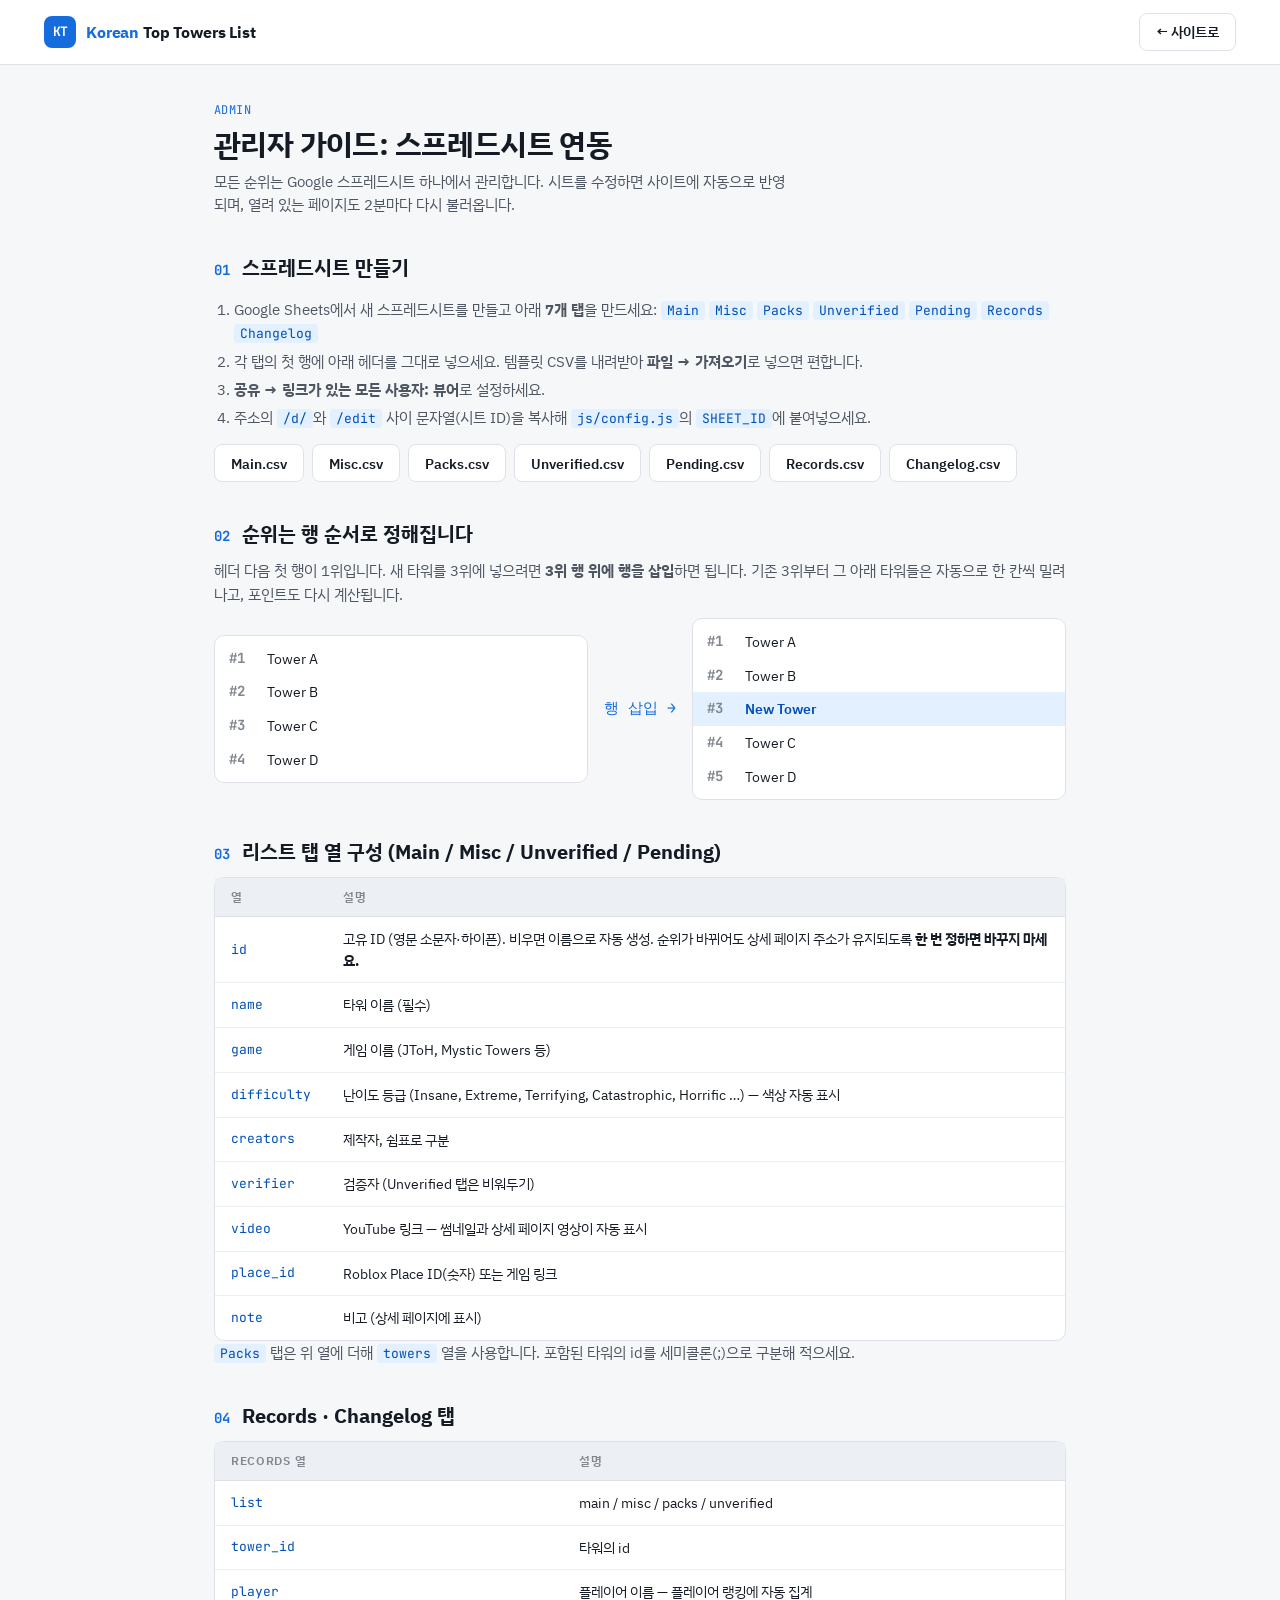
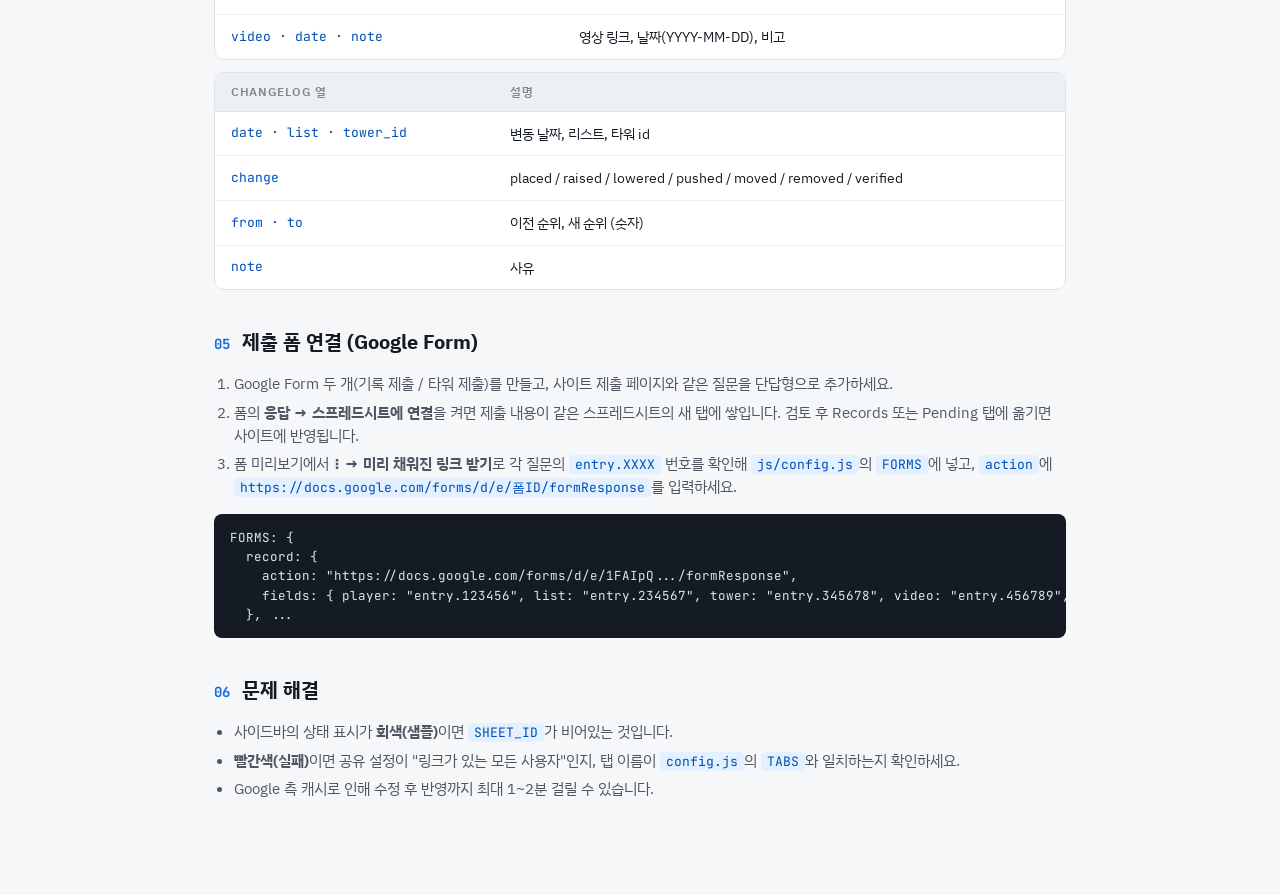
==== 관리자 가이드.html @ 9f3c5fb7 "Add files via upload" ====
<!doctype html>
<html lang="ko">
<head>
<meta charset="utf-8">
<meta name="viewport" content="width=device-width, initial-scale=1">
<title>관리자 가이드 — Korean Top Towers List</title>
<link rel="stylesheet" href="css/style.css">
<style>
  .doc { max-width: 900px; margin: 0 auto; padding: 36px 24px 80px; }
  .doc h2 { font-size: 20px; margin: 36px 0 10px; display: flex; gap: 12px; align-items: baseline; }
  .doc h2 span { font-family: var(--mono); color: var(--blue); font-size: 14px; }
  .doc p, .doc li { color: var(--ink-2); }
  .doc ol, .doc ul { padding-left: 20px; }
  .doc li { margin: 5px 0; }
  .doc code { font-family: var(--mono); font-size: 13px; background: var(--blue-l); color: var(--blue-d); padding: 1px 6px; border-radius: 4px; }
  .doc pre { font-family: var(--mono); font-size: 12.5px; background: oklch(0.22 0.02 258); color: oklch(0.92 0.01 258); padding: 14px 16px; border-radius: 8px; overflow: auto; }
  .doc table.t td:first-child { font-family: var(--mono); font-size: 13px; color: var(--blue-d); white-space: nowrap; }
  .shift { display: grid; grid-template-columns: 1fr auto 1fr; gap: 16px; align-items: center; margin-top: 12px; }
  .shift .card { padding: 6px 0; font-size: 14px; }
  .shift .r { display: flex; gap: 10px; padding: 6px 14px; }
  .shift .r b { font-family: var(--mono); color: var(--ink-3); width: 28px; }
  .shift .r.new { background: var(--blue-l); color: var(--blue-d); font-weight: 600; }
  .shift .arrow { font-family: var(--mono); color: var(--blue); }
  .dl { display: flex; flex-wrap: wrap; gap: 8px; margin-top: 12px; }
</style>
</head>
<body>
<header class="hdr"><div class="hdr-top"><a class="brand" href="index.html"><span class="brand-mark">KT</span><span class="brand-name"><b>Korean</b> Top Towers List</span></a><a class="btn ghost" href="index.html" style="margin-left:auto">← 사이트로</a></div></header>
<div class="doc" data-screen-label="Admin Guide">
  <div class="phead"><div class="eyebrow">Admin</div><h1>관리자 가이드: 스프레드시트 연동</h1><p>모든 순위는 Google 스프레드시트 하나에서 관리합니다. 시트를 수정하면 사이트에 자동으로 반영되며, 열려 있는 페이지도 2분마다 다시 불러옵니다.</p></div>

  <h2><span>01</span>스프레드시트 만들기</h2>
  <ol>
    <li>Google Sheets에서 새 스프레드시트를 만들고 아래 <b>7개 탭</b>을 만드세요: <code>Main</code> <code>Misc</code> <code>Packs</code> <code>Unverified</code> <code>Pending</code> <code>Records</code> <code>Changelog</code></li>
    <li>각 탭의 첫 행에 아래 헤더를 그대로 넣으세요. 템플릿 CSV를 내려받아 <b>파일 → 가져오기</b>로 넣으면 편합니다.</li>
    <li><b>공유 → 링크가 있는 모든 사용자: 뷰어</b>로 설정하세요.</li>
    <li>주소의 <code>/d/</code>와 <code>/edit</code> 사이 문자열(시트 ID)을 복사해 <code>js/config.js</code>의 <code>SHEET_ID</code>에 붙여넣으세요.</li>
  </ol>
  <div class="dl" id="dl"></div>

  <h2><span>02</span>순위는 행 순서로 정해집니다</h2>
  <p>헤더 다음 첫 행이 1위입니다. 새 타워를 3위에 넣으려면 <b>3위 행 위에 행을 삽입</b>하면 됩니다. 기존 3위부터 그 아래 타워들은 자동으로 한 칸씩 밀려나고, 포인트도 다시 계산됩니다.</p>
  <div class="shift">
    <div class="card"><div class="r"><b>#1</b>Tower A</div><div class="r"><b>#2</b>Tower B</div><div class="r"><b>#3</b>Tower C</div><div class="r"><b>#4</b>Tower D</div></div>
    <div class="arrow">행 삽입 →</div>
    <div class="card"><div class="r"><b>#1</b>Tower A</div><div class="r"><b>#2</b>Tower B</div><div class="r new"><b>#3</b>New Tower</div><div class="r"><b>#4</b>Tower C</div><div class="r"><b>#5</b>Tower D</div></div>
  </div>

  <h2><span>03</span>리스트 탭 열 구성 (Main / Misc / Unverified / Pending)</h2>
  <div class="card"><table class="t"><thead><tr><th>열</th><th>설명</th></tr></thead><tbody>
    <tr><td>id</td><td>고유 ID (영문 소문자·하이픈). 비우면 이름으로 자동 생성. 순위가 바뀌어도 상세 페이지 주소가 유지되도록 <b>한 번 정하면 바꾸지 마세요.</b></td></tr>
    <tr><td>name</td><td>타워 이름 (필수)</td></tr>
    <tr><td>game</td><td>게임 이름 (JToH, Mystic Towers 등)</td></tr>
    <tr><td>difficulty</td><td>난이도 등급 (Insane, Extreme, Terrifying, Catastrophic, Horrific …) — 색상 자동 표시</td></tr>
    <tr><td>creators</td><td>제작자, 쉼표로 구분</td></tr>
    <tr><td>verifier</td><td>검증자 (Unverified 탭은 비워두기)</td></tr>
    <tr><td>video</td><td>YouTube 링크 — 썸네일과 상세 페이지 영상이 자동 표시</td></tr>
    <tr><td>place_id</td><td>Roblox Place ID(숫자) 또는 게임 링크</td></tr>
    <tr><td>note</td><td>비고 (상세 페이지에 표시)</td></tr>
  </tbody></table></div>
  <p><code>Packs</code> 탭은 위 열에 더해 <code>towers</code> 열을 사용합니다. 포함된 타워의 id를 세미콜론(;)으로 구분해 적으세요.</p>

  <h2><span>04</span>Records · Changelog 탭</h2>
  <div class="card"><table class="t"><thead><tr><th>Records 열</th><th>설명</th></tr></thead><tbody>
    <tr><td>list</td><td>main / misc / packs / unverified</td></tr>
    <tr><td>tower_id</td><td>타워의 id</td></tr>
    <tr><td>player</td><td>플레이어 이름 — 플레이어 랭킹에 자동 집계</td></tr>
    <tr><td>video · date · note</td><td>영상 링크, 날짜(YYYY-MM-DD), 비고</td></tr>
  </tbody></table></div>
  <div class="card" style="margin-top:12px"><table class="t"><thead><tr><th>Changelog 열</th><th>설명</th></tr></thead><tbody>
    <tr><td>date · list · tower_id</td><td>변동 날짜, 리스트, 타워 id</td></tr>
    <tr><td>change</td><td>placed / raised / lowered / pushed / moved / removed / verified</td></tr>
    <tr><td>from · to</td><td>이전 순위, 새 순위 (숫자)</td></tr>
    <tr><td>note</td><td>사유</td></tr>
  </tbody></table></div>

  <h2><span>05</span>제출 폼 연결 (Google Form)</h2>
  <ol>
    <li>Google Form 두 개(기록 제출 / 타워 제출)를 만들고, 사이트 제출 페이지와 같은 질문을 단답형으로 추가하세요.</li>
    <li>폼의 <b>응답 → 스프레드시트에 연결</b>을 켜면 제출 내용이 같은 스프레드시트의 새 탭에 쌓입니다. 검토 후 Records 또는 Pending 탭에 옮기면 사이트에 반영됩니다.</li>
    <li>폼 미리보기에서 <b>⋮ → 미리 채워진 링크 받기</b>로 각 질문의 <code>entry.XXXX</code> 번호를 확인해 <code>js/config.js</code>의 <code>FORMS</code>에 넣고, <code>action</code>에 <code>https://docs.google.com/forms/d/e/폼ID/formResponse</code>를 입력하세요.</li>
  </ol>
  <pre>FORMS: {
  record: {
    action: "https://docs.google.com/forms/d/e/1FAIpQ.../formResponse",
    fields: { player: "entry.123456", list: "entry.234567", tower: "entry.345678", video: "entry.456789", raw: "entry.567890", note: "entry.678901" }
  }, ...</pre>

  <h2><span>06</span>문제 해결</h2>
  <ul>
    <li>사이드바의 상태 표시가 <b>회색(샘플)</b>이면 <code>SHEET_ID</code>가 비어있는 것입니다.</li>
    <li><b>빨간색(실패)</b>이면 공유 설정이 "링크가 있는 모든 사용자"인지, 탭 이름이 <code>config.js</code>의 <code>TABS</code>와 일치하는지 확인하세요.</li>
    <li>Google 측 캐시로 인해 수정 후 반영까지 최대 1~2분 걸릴 수 있습니다.</li>
  </ul>
</div>
<script src="data/sample.js"></script>
<script>
  const box = document.getElementById("dl");
  const names = { main: "Main", misc: "Misc", packs: "Packs", unverified: "Unverified", pending: "Pending", records: "Records", changelog: "Changelog" };
  Object.entries(window.KTTL_SAMPLE).forEach(([k, csv]) => {
    const a = document.createElement("a");
    a.className = "btn ghost"; a.textContent = names[k] + ".csv";
    a.href = URL.createObjectURL(new Blob(["\ufeff" + csv], { type: "text/csv" }));
    a.download = names[k] + ".csv";
    box.appendChild(a);
  });
</script>
</body>
</html>
---- css/style.css ----
@import url("https://fonts.googleapis.com/css2?family=IBM+Plex+Sans+KR:wght@400;500;600;700&family=JetBrains+Mono:wght@500;700&display=swap");

:root {
  --blue: oklch(0.55 0.19 258);
  --blue-d: oklch(0.45 0.18 258);
  --blue-l: oklch(0.95 0.03 258);
  --blue-ll: oklch(0.975 0.015 258);
  --bg: oklch(0.975 0.004 258);
  --card: #fff;
  --ink: oklch(0.22 0.02 258);
  --ink-2: oklch(0.45 0.02 258);
  --ink-3: oklch(0.62 0.015 258);
  --line: oklch(0.91 0.008 258);
  --line-2: oklch(0.95 0.006 258);
  --ok: oklch(0.6 0.14 150);
  --bad: oklch(0.58 0.18 25);
  --r: 10px;
  --sans: "IBM Plex Sans KR", "Apple SD Gothic Neo", "Malgun Gothic", sans-serif;
  --mono: "JetBrains Mono", ui-monospace, monospace;
}
* { box-sizing: border-box; }
html, body { margin: 0; }
body { font-family: var(--sans); color: var(--ink); background: var(--bg); font-size: 15px; line-height: 1.55; -webkit-font-smoothing: antialiased; }
a { color: inherit; text-decoration: none; }
button, input, select, textarea { font: inherit; color: inherit; }
h1, h2, h3, p { margin: 0; text-wrap: pretty; }

/* ---------- header ---------- */
.hdr { background: var(--card); border-bottom: 1px solid var(--line); position: sticky; top: 0; z-index: 50; }
.hdr-top { max-width: 1240px; margin: 0 auto; padding: 0 24px; height: 64px; display: flex; align-items: center; gap: 20px; }
.brand { display: flex; align-items: center; gap: 10px; font-weight: 700; letter-spacing: -0.01em; white-space: nowrap; }
.brand-mark { width: 32px; height: 32px; border-radius: 8px; background: var(--blue); color: #fff; display: grid; place-items: center; font-family: var(--mono); font-size: 13px; font-weight: 700; letter-spacing: -0.04em; }
.brand-name { font-size: 16px; }
.brand-name b { color: var(--blue); font-weight: 700; }
.hdr-search { flex: 1; max-width: 420px; margin-left: auto; position: relative; }
.hdr-search input { width: 100%; height: 38px; border: 1px solid var(--line); background: var(--bg); border-radius: 8px; padding: 0 12px 0 36px; outline: none; transition: border-color .15s, background .15s; }
.hdr-search input:focus { border-color: var(--blue); background: #fff; }
.hdr-search::before { content: ""; position: absolute; left: 13px; top: 12px; width: 10px; height: 10px; border: 2px solid var(--ink-3); border-radius: 50%; }
.hdr-search::after { content: ""; position: absolute; left: 24px; top: 23px; width: 6px; height: 2px; background: var(--ink-3); transform: rotate(45deg); }
.search-pop { position: absolute; top: 44px; left: 0; right: 0; background: #fff; border: 1px solid var(--line); border-radius: 10px; box-shadow: 0 12px 32px -8px oklch(0.3 0.05 258 / .18); max-height: 420px; overflow: auto; padding: 6px; display: none; }
.search-pop.open { display: block; }
.sp-group { font-size: 11px; font-weight: 600; text-transform: uppercase; letter-spacing: .06em; color: var(--ink-3); padding: 8px 10px 4px; }
.sp-item { display: flex; align-items: center; gap: 10px; padding: 8px 10px; border-radius: 6px; }
.sp-item:hover, .sp-item.active { background: var(--blue-l); }
.sp-item .pos { font-family: var(--mono); font-size: 12px; color: var(--blue); min-width: 34px; }
.sp-item .meta { margin-left: auto; font-size: 12px; color: var(--ink-3); }
.sp-empty { padding: 14px; color: var(--ink-3); font-size: 14px; }
.lang { display: flex; border: 1px solid var(--line); border-radius: 8px; overflow: hidden; flex: none; }
.lang button { border: 0; background: transparent; padding: 0 10px; height: 34px; cursor: pointer; font-size: 13px; font-weight: 600; color: var(--ink-3); }
.lang button.on { background: var(--blue); color: #fff; }

.nav { max-width: 1240px; margin: 0 auto; padding: 0 16px; display: flex; gap: 2px; overflow-x: auto; scrollbar-width: none; }
.nav::-webkit-scrollbar { display: none; }
.nav a { padding: 10px 10px 12px; font-size: 14px; font-weight: 500; color: var(--ink-2); white-space: nowrap; border-bottom: 2px solid transparent; transition: color .15s; }
.nav a:hover { color: var(--ink); }
.nav a.on { color: var(--blue); border-bottom-color: var(--blue); font-weight: 600; }
.nav .sep { width: 1px; background: var(--line); margin: 10px 8px 12px; flex: none; }

/* ---------- layout ---------- */
.wrap { max-width: 1240px; margin: 0 auto; padding: 28px 24px 64px; display: grid; grid-template-columns: minmax(0, 1fr) 320px; gap: 28px; align-items: start; }
.wrap.single { grid-template-columns: minmax(0, 1fr); max-width: 900px; }
.side { display: flex; flex-direction: column; gap: 16px; position: sticky; top: 132px; }
@media (max-width: 960px) { .wrap { grid-template-columns: 1fr; } .side { position: static; } }

.card { background: var(--card); border: 1px solid var(--line); border-radius: var(--r); }
.box { padding: 18px 20px; }
.box h3 { font-size: 14px; font-weight: 700; margin-bottom: 6px; }
.box p { font-size: 13.5px; color: var(--ink-2); }
.box .btn { margin-top: 12px; }
.btn { display: inline-flex; align-items: center; justify-content: center; gap: 8px; height: 38px; padding: 0 16px; border-radius: 8px; border: 1px solid transparent; background: var(--blue); color: #fff; font-weight: 600; font-size: 14px; cursor: pointer; transition: background .15s; }
.btn:hover { background: var(--blue-d); }
.btn.ghost { background: #fff; color: var(--ink); border-color: var(--line); }
.btn.ghost:hover { background: var(--bg); }
.btn.block { width: 100%; }
.btn[disabled] { opacity: .6; cursor: default; }

/* ---------- page head ---------- */
.phead { margin-bottom: 20px; }
.phead .eyebrow { font-family: var(--mono); font-size: 12px; color: var(--blue); letter-spacing: .04em; text-transform: uppercase; margin-bottom: 6px; }
.phead h1 { font-size: 30px; letter-spacing: -0.02em; line-height: 1.2; }
.phead p { color: var(--ink-2); margin-top: 8px; max-width: 64ch; }
.toolbar { display: flex; gap: 10px; align-items: center; margin-bottom: 14px; }
.toolbar input { flex: 1; height: 38px; border: 1px solid var(--line); background: #fff; border-radius: 8px; padding: 0 12px; outline: none; }
.toolbar input:focus { border-color: var(--blue); }
.toolbar .count { font-size: 13px; color: var(--ink-3); white-space: nowrap; font-family: var(--mono); }

/* ---------- list entries ---------- */
.list { display: flex; flex-direction: column; gap: 10px; }
.entry { display: grid; grid-template-columns: 196px minmax(0, 1fr) auto; gap: 18px; align-items: center; padding: 10px; padding-right: 20px; transition: border-color .15s, box-shadow .15s, transform .15s; }
.entry:hover { border-color: oklch(0.8 0.06 258); box-shadow: 0 6px 20px -10px oklch(0.4 0.1 258 / .35); }
.entry .body { min-width: 0; }
.entry .title { display: flex; align-items: baseline; gap: 10px; }
.entry .pos { font-family: var(--mono); font-weight: 700; font-size: 20px; color: var(--blue); flex: none; }
.entry .name { font-size: 18px; font-weight: 700; letter-spacing: -0.01em; overflow: hidden; text-overflow: ellipsis; white-space: nowrap; }
.entry .credit { font-size: 13.5px; color: var(--ink-2); margin-top: 2px; overflow: hidden; text-overflow: ellipsis; white-space: nowrap; }
.entry .credit b { color: var(--ink); font-weight: 600; }
.entry .tags { display: flex; gap: 6px; margin-top: 10px; flex-wrap: wrap; }
.entry .right { text-align: right; flex: none; }
.entry .pts { font-family: var(--mono); font-weight: 700; font-size: 15px; }
.entry .pts-l { font-size: 11px; color: var(--ink-3); text-transform: uppercase; letter-spacing: .06em; }
.entry .rec { font-size: 12.5px; color: var(--ink-3); margin-top: 4px; }
.entry.top .pos { font-size: 22px; }
@media (max-width: 640px) {
  .entry { grid-template-columns: 112px minmax(0, 1fr); padding-right: 12px; gap: 12px; }
  .entry .right { display: none; }
  .entry .name { font-size: 15px; }
  .entry .pos { font-size: 16px; }
}

.thumb { aspect-ratio: 16/9; border-radius: 6px; overflow: hidden; background: var(--blue-ll); position: relative; }
.thumb img { width: 100%; height: 100%; object-fit: cover; display: block; }
.ph { width: 100%; height: 100%; display: grid; place-items: center; background: repeating-linear-gradient(135deg, var(--blue-ll) 0 8px, var(--blue-l) 8px 16px); color: var(--ink-3); font-family: var(--mono); font-size: 10.5px; letter-spacing: .04em; text-transform: uppercase; }

.chip { display: inline-flex; align-items: center; gap: 6px; height: 24px; padding: 0 9px; border-radius: 6px; font-size: 12px; font-weight: 600; background: var(--line-2); color: var(--ink-2); border: 1px solid var(--line); white-space: nowrap; }
.chip .dot { width: 8px; height: 8px; border-radius: 2px; background: var(--c, var(--ink-3)); box-shadow: inset 0 0 0 1px oklch(0 0 0 / .15); }
.chip.warn { background: oklch(0.97 0.04 80); color: oklch(0.5 0.1 70); border-color: oklch(0.9 0.06 80); }

/* ---------- detail ---------- */
.crumbs { font-size: 13px; color: var(--ink-3); margin-bottom: 14px; display: flex; gap: 8px; align-items: center; }
.crumbs a:hover { color: var(--blue); }
.dhead { display: flex; gap: 18px; align-items: flex-end; margin-bottom: 20px; flex-wrap: wrap; }
.dpos { font-family: var(--mono); font-weight: 700; font-size: 56px; line-height: 1; color: var(--blue); letter-spacing: -0.04em; }
.dhead h1 { font-size: 32px; line-height: 1.15; letter-spacing: -0.02em; }
.dhead .credit { color: var(--ink-2); margin-top: 4px; }
.video { aspect-ratio: 16/9; border-radius: var(--r); overflow: hidden; background: #000; border: 1px solid var(--line); }
.video iframe { width: 100%; height: 100%; border: 0; display: block; }
.video .ph { font-size: 12px; }
.facts { display: grid; grid-template-columns: repeat(3, minmax(0, 1fr)); margin-top: 16px; }
.facts > div { padding: 14px 18px; border-right: 1px solid var(--line); border-bottom: 1px solid var(--line); min-width: 0; }
.facts > div:nth-child(3n) { border-right: 0; }
.facts > div:nth-last-child(-n+3) { border-bottom: 0; }
.facts .k { font-size: 11.5px; color: var(--ink-3); text-transform: uppercase; letter-spacing: .06em; font-weight: 600; }
.facts .v { font-weight: 600; margin-top: 3px; overflow-wrap: anywhere; }
.facts .v.mono { font-family: var(--mono); }
.facts .v a { color: var(--blue); }
@media (max-width: 640px) { .facts { grid-template-columns: 1fr 1fr; } .facts > div:nth-child(3n) { border-right: 1px solid var(--line); } .facts > div:nth-child(2n) { border-right: 0; } .facts > div { border-bottom: 1px solid var(--line) !important; } }
.note { margin-top: 12px; padding: 12px 16px; font-size: 14px; color: var(--ink-2); background: var(--blue-ll); border-radius: 8px; }
.sec { margin-top: 28px; }
.sec-h { display: flex; align-items: baseline; justify-content: space-between; margin-bottom: 10px; }
.sec-h h2 { font-size: 18px; letter-spacing: -0.01em; }
.sec-h span { font-size: 13px; color: var(--ink-3); font-family: var(--mono); }
table.t { width: 100%; border-collapse: collapse; font-size: 14px; }
.t th { text-align: left; font-size: 11.5px; text-transform: uppercase; letter-spacing: .06em; color: var(--ink-3); font-weight: 600; padding: 10px 16px; border-bottom: 1px solid var(--line); background: var(--line-2); }
.t td { padding: 11px 16px; border-bottom: 1px solid var(--line-2); vertical-align: middle; }
.t tr:last-child td { border-bottom: 0; }
.t .mono { font-family: var(--mono); font-size: 13px; }
.t a.lnk { color: var(--blue); font-weight: 500; }
.t tr.click { cursor: pointer; }
.t tr.click:hover td { background: var(--blue-ll); }
.t tr.sel td { background: var(--blue-l); }
.empty { padding: 22px; text-align: center; color: var(--ink-3); font-size: 14px; }
.badge { display: inline-block; font-size: 11.5px; font-weight: 600; padding: 2px 8px; border-radius: 5px; background: var(--line-2); color: var(--ink-2); }
.badge.up { background: oklch(0.95 0.05 150); color: oklch(0.45 0.12 150); }
.badge.down { background: oklch(0.95 0.04 25); color: oklch(0.5 0.15 25); }
.badge.new { background: var(--blue-l); color: var(--blue-d); }
.pager { display: grid; grid-template-columns: 1fr 1fr; gap: 10px; margin-top: 28px; }
.pager a { padding: 14px 18px; display: block; }
.pager a:hover { border-color: var(--blue); }
.pager .k { font-size: 12px; color: var(--ink-3); }
.pager .v { font-weight: 600; white-space: nowrap; overflow: hidden; text-overflow: ellipsis; }
.pager .nx { text-align: right; }
.packlist a { display: flex; gap: 12px; align-items: center; padding: 10px 16px; border-bottom: 1px solid var(--line-2); }
.packlist a:last-child { border-bottom: 0; }
.packlist a:hover { background: var(--blue-ll); }
.packlist .pos { font-family: var(--mono); color: var(--blue); font-weight: 700; min-width: 40px; }

/* ---------- stats ---------- */
.stats-grid { display: grid; grid-template-columns: minmax(0, 1fr) minmax(0, 1.1fr); gap: 20px; align-items: start; }
@media (max-width: 860px) { .stats-grid { grid-template-columns: 1fr; } }
.pl-head { padding: 20px; border-bottom: 1px solid var(--line); }
.pl-head h2 { font-size: 22px; }
.pl-nums { display: grid; grid-template-columns: repeat(3, 1fr); border-bottom: 1px solid var(--line); }
.pl-nums > div { padding: 14px 20px; border-right: 1px solid var(--line); }
.pl-nums > div:last-child { border-right: 0; }
.pl-nums .k { font-size: 11.5px; color: var(--ink-3); text-transform: uppercase; letter-spacing: .06em; font-weight: 600; }
.pl-nums .v { font-family: var(--mono); font-weight: 700; font-size: 20px; }
.pl-sec { padding: 16px 20px; border-bottom: 1px solid var(--line-2); }
.pl-sec:last-child { border-bottom: 0; }
.pl-sec h4 { margin: 0 0 8px; font-size: 12px; text-transform: uppercase; letter-spacing: .06em; color: var(--ink-3); }
.tagcloud { display: flex; flex-wrap: wrap; gap: 6px; }
.tagcloud a { display: inline-block; white-space: nowrap; max-width: 100%; overflow: hidden; text-overflow: ellipsis; font-size: 13px; padding: 3px 9px; border-radius: 6px; background: var(--line-2); border: 1px solid var(--line); }
.tagcloud a:hover { border-color: var(--blue); color: var(--blue); }
.tagcloud a.hard { background: var(--blue-l); border-color: oklch(0.85 0.06 258); color: var(--blue-d); font-weight: 600; }

/* ---------- forms ---------- */
.tabs { display: flex; gap: 4px; padding: 4px; background: var(--line-2); border: 1px solid var(--line); border-radius: 10px; margin-bottom: 18px; width: fit-content; }
.tabs button { border: 0; background: transparent; padding: 8px 16px; border-radius: 7px; cursor: pointer; font-weight: 600; font-size: 14px; color: var(--ink-2); }
.tabs button.on { background: #fff; color: var(--blue); box-shadow: 0 1px 3px oklch(0.3 0.05 258 / .12); }
.form { padding: 24px; display: grid; gap: 16px; }
.form .row2 { display: grid; grid-template-columns: 1fr 1fr; gap: 16px; }
@media (max-width: 640px) { .form .row2 { grid-template-columns: 1fr; } }
.fld label { display: block; font-size: 13px; font-weight: 600; margin-bottom: 6px; }
.fld label .req { color: var(--blue); }
.fld input, .fld select, .fld textarea { width: 100%; height: 40px; border: 1px solid var(--line); border-radius: 8px; padding: 0 12px; background: #fff; outline: none; }
.fld textarea { height: 88px; padding: 10px 12px; resize: vertical; }
.fld input:focus, .fld select:focus, .fld textarea:focus { border-color: var(--blue); box-shadow: 0 0 0 3px var(--blue-l); }
.fld.err input, .fld.err select { border-color: var(--bad); }
.msg { padding: 12px 14px; border-radius: 8px; font-size: 14px; }
.msg.ok { background: oklch(0.96 0.04 150); color: oklch(0.4 0.1 150); }
.msg.warn { background: oklch(0.97 0.04 80); color: oklch(0.45 0.1 70); }
.msg.bad { background: oklch(0.96 0.03 25); color: oklch(0.5 0.15 25); }

/* ---------- guidelines ---------- */
.gl { padding: 22px 24px; }
.gl + .gl { border-top: 1px solid var(--line); }
.gl h2 { font-size: 17px; display: flex; gap: 12px; align-items: baseline; }
.gl h2 span { font-family: var(--mono); color: var(--blue); font-size: 13px; }
.gl ul { margin: 10px 0 0; padding-left: 20px; color: var(--ink-2); }
.gl li { margin: 4px 0; }

/* ---------- footer & sync ---------- */
.sync { display: flex; align-items: center; gap: 8px; font-size: 12.5px; color: var(--ink-2); }
.sync .led { width: 8px; height: 8px; border-radius: 50%; background: var(--ink-3); flex: none; }
.sync .led.on { background: var(--ok); box-shadow: 0 0 0 3px oklch(0.6 0.14 150 / .18); }
.sync .led.err { background: var(--bad); }
.sync-meta { font-size: 12px; color: var(--ink-3); margin-top: 4px; font-family: var(--mono); }
.sync-row { display: flex; gap: 8px; margin-top: 12px; }
.sync-row .btn { flex: 1; white-space: nowrap; height: 32px; font-size: 13px; padding: 0 12px; }
.foot { border-top: 1px solid var(--line); background: #fff; }
.foot-in { max-width: 1240px; margin: 0 auto; padding: 22px 24px; display: flex; justify-content: space-between; gap: 16px; flex-wrap: wrap; font-size: 13px; color: var(--ink-3); }
.foot-in a:hover { color: var(--blue); }
.loading { padding: 60px; text-align: center; color: var(--ink-3); }
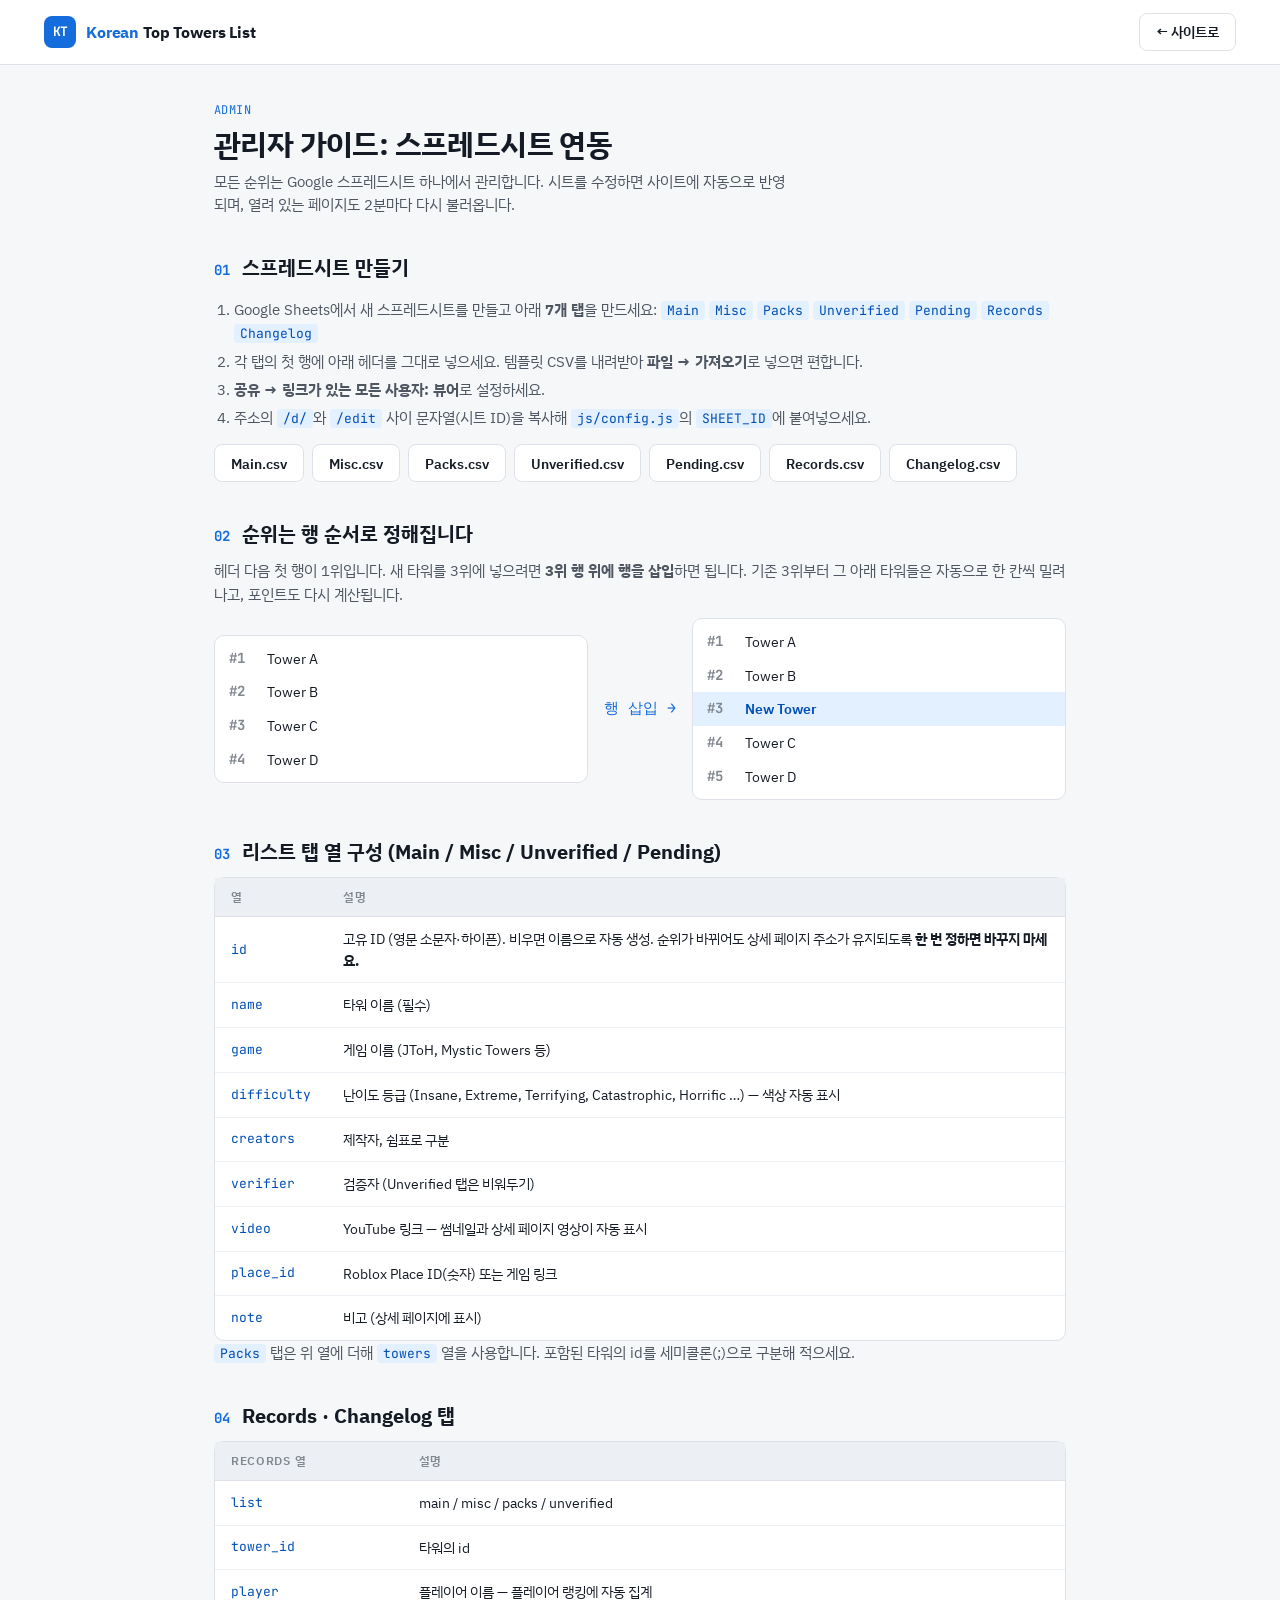
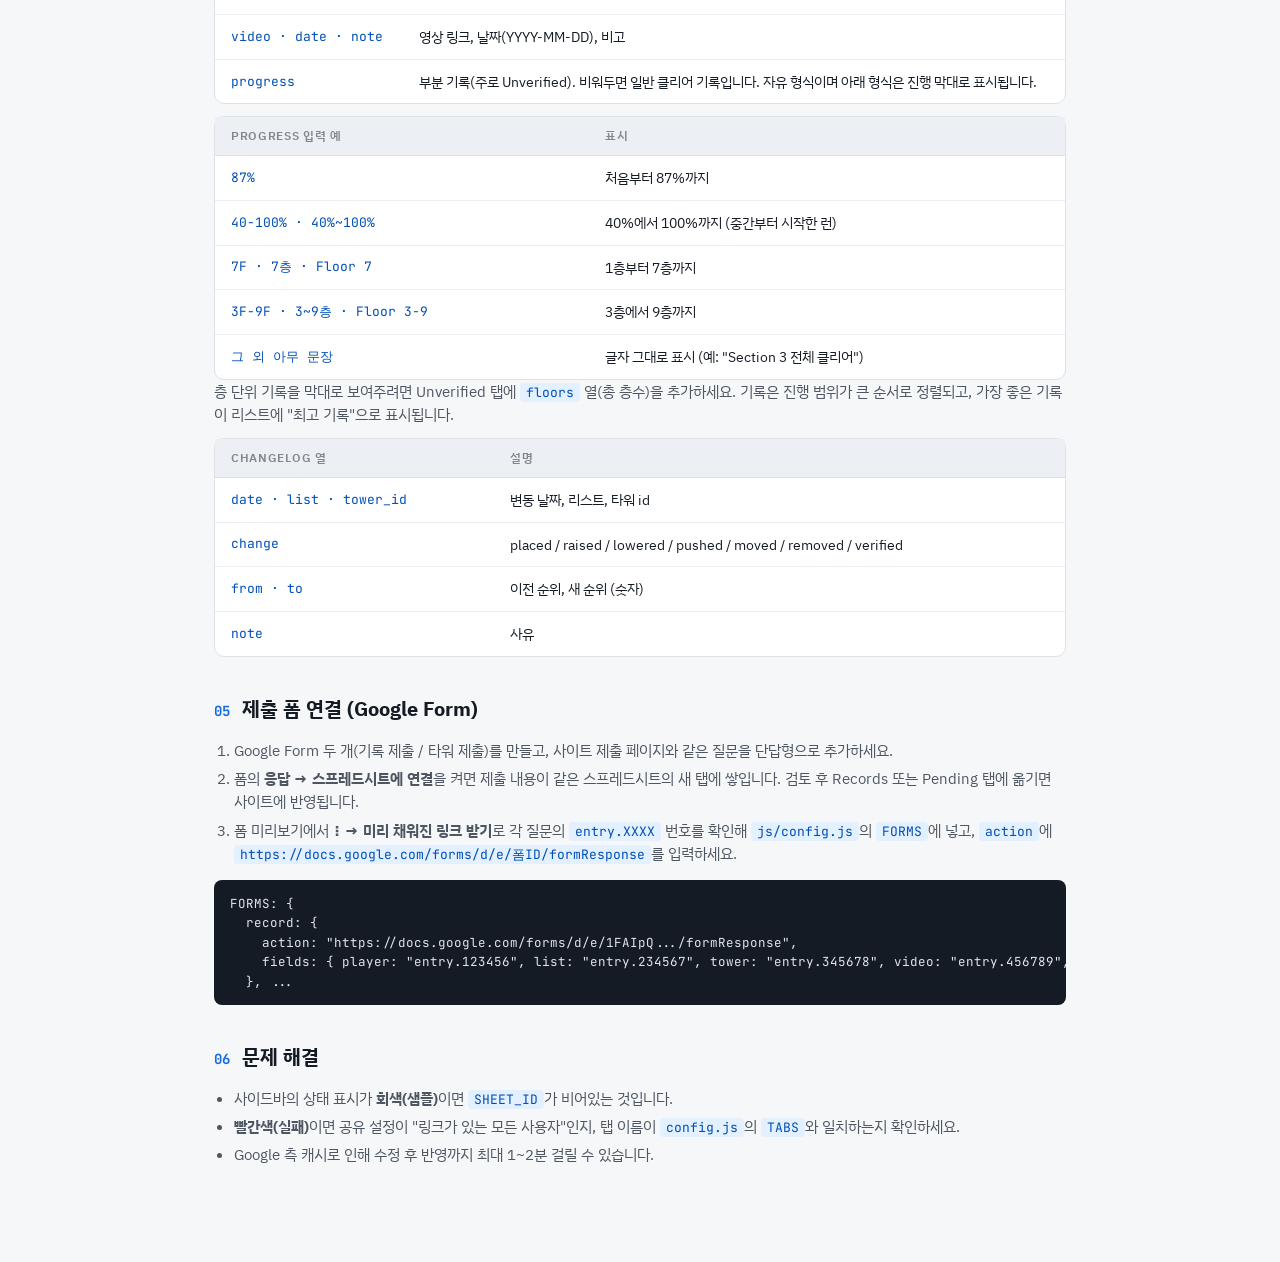
==== commit 3d8486d2: "Update 관리자 가이드 with progress tracking details Added new 'progress' field and examples for input form" ====
--- a/관리자 가이드.html
+++ b/관리자 가이드.html
@@ -66,7 +66,16 @@
     <tr><td>tower_id</td><td>타워의 id</td></tr>
     <tr><td>player</td><td>플레이어 이름 — 플레이어 랭킹에 자동 집계</td></tr>
     <tr><td>video · date · note</td><td>영상 링크, 날짜(YYYY-MM-DD), 비고</td></tr>
+    <tr><td>progress</td><td>부분 기록(주로 Unverified). 비워두면 일반 클리어 기록입니다. 자유 형식이며 아래 형식은 진행 막대로 표시됩니다.</td></tr>
   </tbody></table></div>
+  <div class="card" style="margin-top:12px"><table class="t"><thead><tr><th>progress 입력 예</th><th>표시</th></tr></thead><tbody>
+    <tr><td>87%</td><td>처음부터 87%까지</td></tr>
+    <tr><td>40-100% · 40%~100%</td><td>40%에서 100%까지 (중간부터 시작한 런)</td></tr>
+    <tr><td>7F · 7층 · Floor 7</td><td>1층부터 7층까지</td></tr>
+    <tr><td>3F-9F · 3~9층 · Floor 3-9</td><td>3층에서 9층까지</td></tr>
+    <tr><td>그 외 아무 문장</td><td>글자 그대로 표시 (예: "Section 3 전체 클리어")</td></tr>
+  </tbody></table></div>
+  <p>층 단위 기록을 막대로 보여주려면 Unverified 탭에 <code>floors</code> 열(총 층수)을 추가하세요. 기록은 진행 범위가 큰 순서로 정렬되고, 가장 좋은 기록이 리스트에 "최고 기록"으로 표시됩니다.</p>
   <div class="card" style="margin-top:12px"><table class="t"><thead><tr><th>Changelog 열</th><th>설명</th></tr></thead><tbody>
     <tr><td>date · list · tower_id</td><td>변동 날짜, 리스트, 타워 id</td></tr>
     <tr><td>change</td><td>placed / raised / lowered / pushed / moved / removed / verified</td></tr>
--- a/css/style.css
+++ b/css/style.css
@@ -113,6 +113,7 @@
 
 .chip { display: inline-flex; align-items: center; gap: 6px; height: 24px; padding: 0 9px; border-radius: 6px; font-size: 12px; font-weight: 600; background: var(--line-2); color: var(--ink-2); border: 1px solid var(--line); white-space: nowrap; }
 .chip .dot { width: 8px; height: 8px; border-radius: 2px; background: var(--c, var(--ink-3)); box-shadow: inset 0 0 0 1px oklch(0 0 0 / .15); }
+.chip .sub { font-weight: 500; color: var(--ink-3); margin-right: -2px; }
 .chip.warn { background: oklch(0.97 0.04 80); color: oklch(0.5 0.1 70); border-color: oklch(0.9 0.06 80); }
 
 /* ---------- detail ---------- */
@@ -148,6 +149,11 @@
 .t tr.click { cursor: pointer; }
 .t tr.click:hover td { background: var(--blue-ll); }
 .t tr.sel td { background: var(--blue-l); }
+.prog-w { display: inline-flex; align-items: center; gap: 10px; }
+.prog { position: relative; width: 120px; height: 6px; border-radius: 3px; background: var(--line); overflow: hidden; flex: none; }
+.prog span { position: absolute; top: 0; bottom: 0; border-radius: 3px; background: var(--blue); min-width: 3px; }
+.prog-t { font-family: var(--mono); font-size: 13px; font-weight: 700; color: var(--ink); }
+@media (max-width: 640px) { .prog { width: 64px; } }
 .empty { padding: 22px; text-align: center; color: var(--ink-3); font-size: 14px; }
 .badge { display: inline-block; font-size: 11.5px; font-weight: 600; padding: 2px 8px; border-radius: 5px; background: var(--line-2); color: var(--ink-2); }
 .badge.up { background: oklch(0.95 0.05 150); color: oklch(0.45 0.12 150); }
